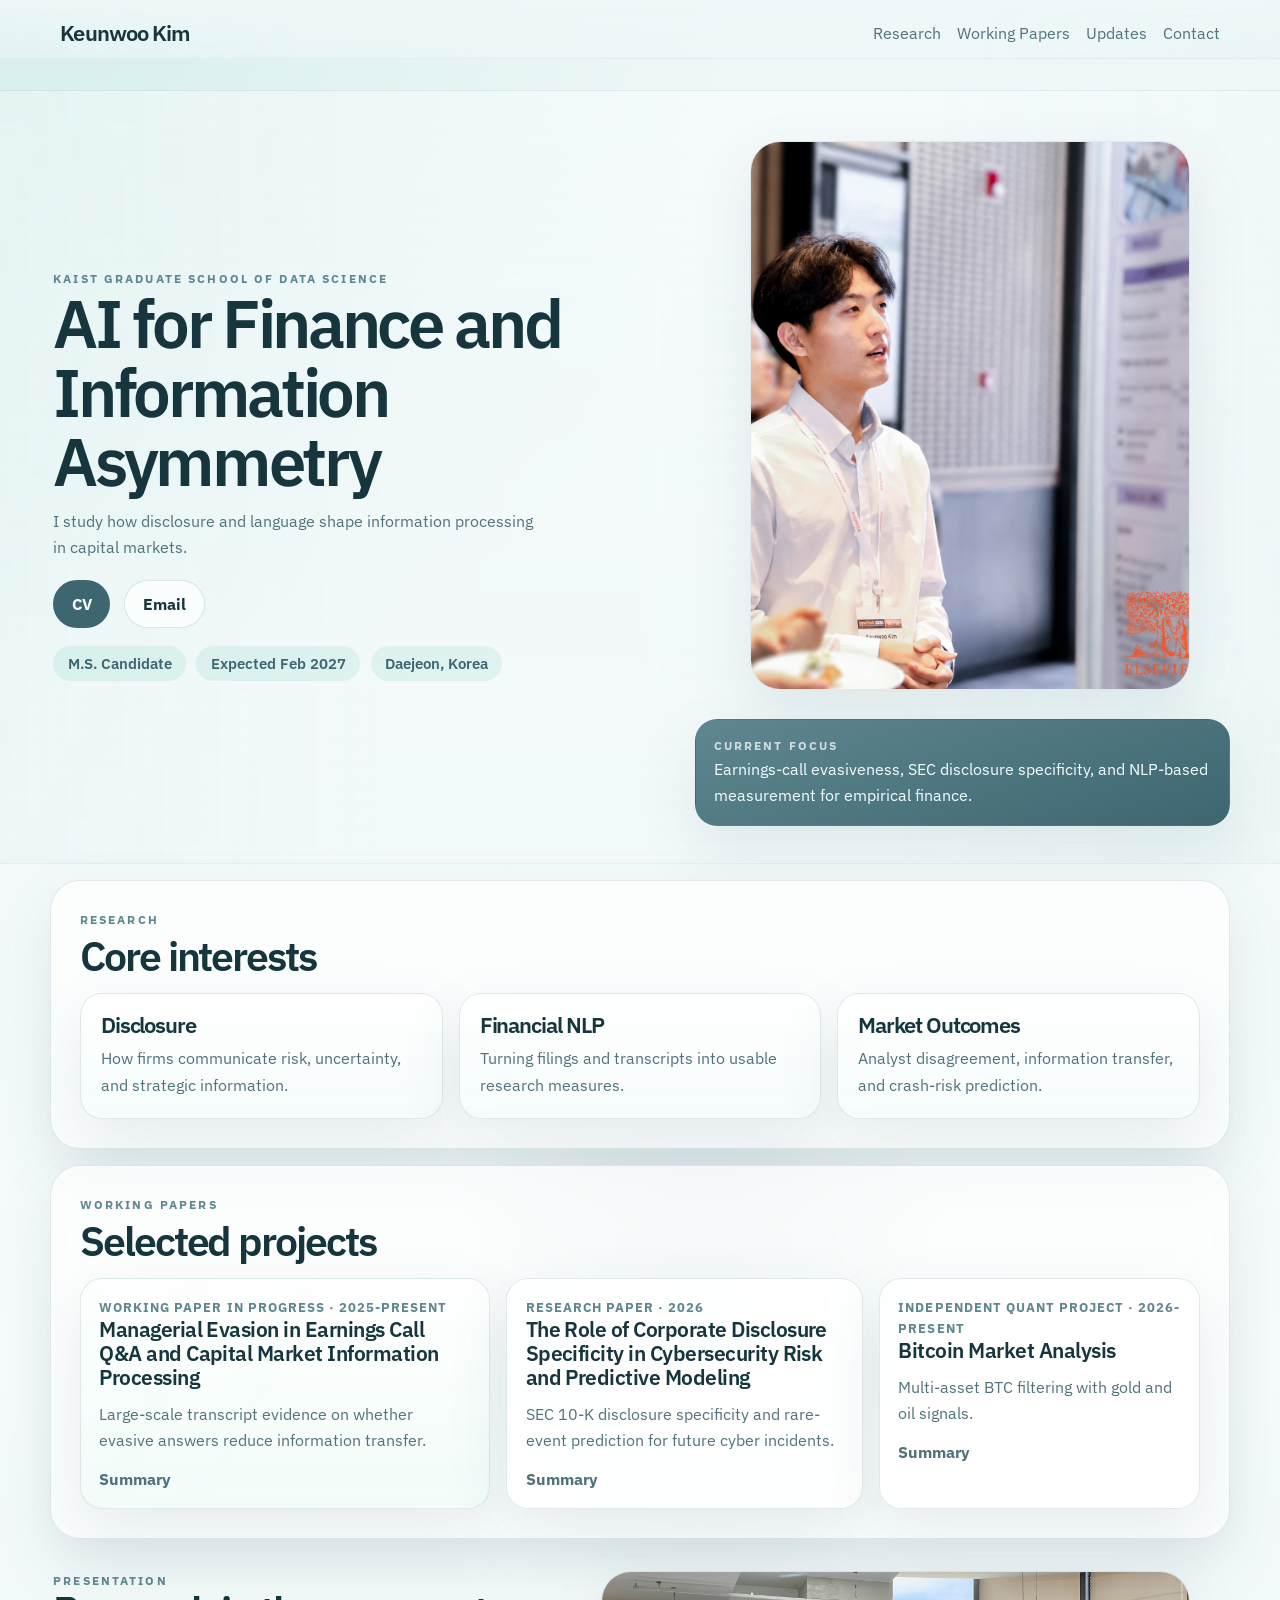
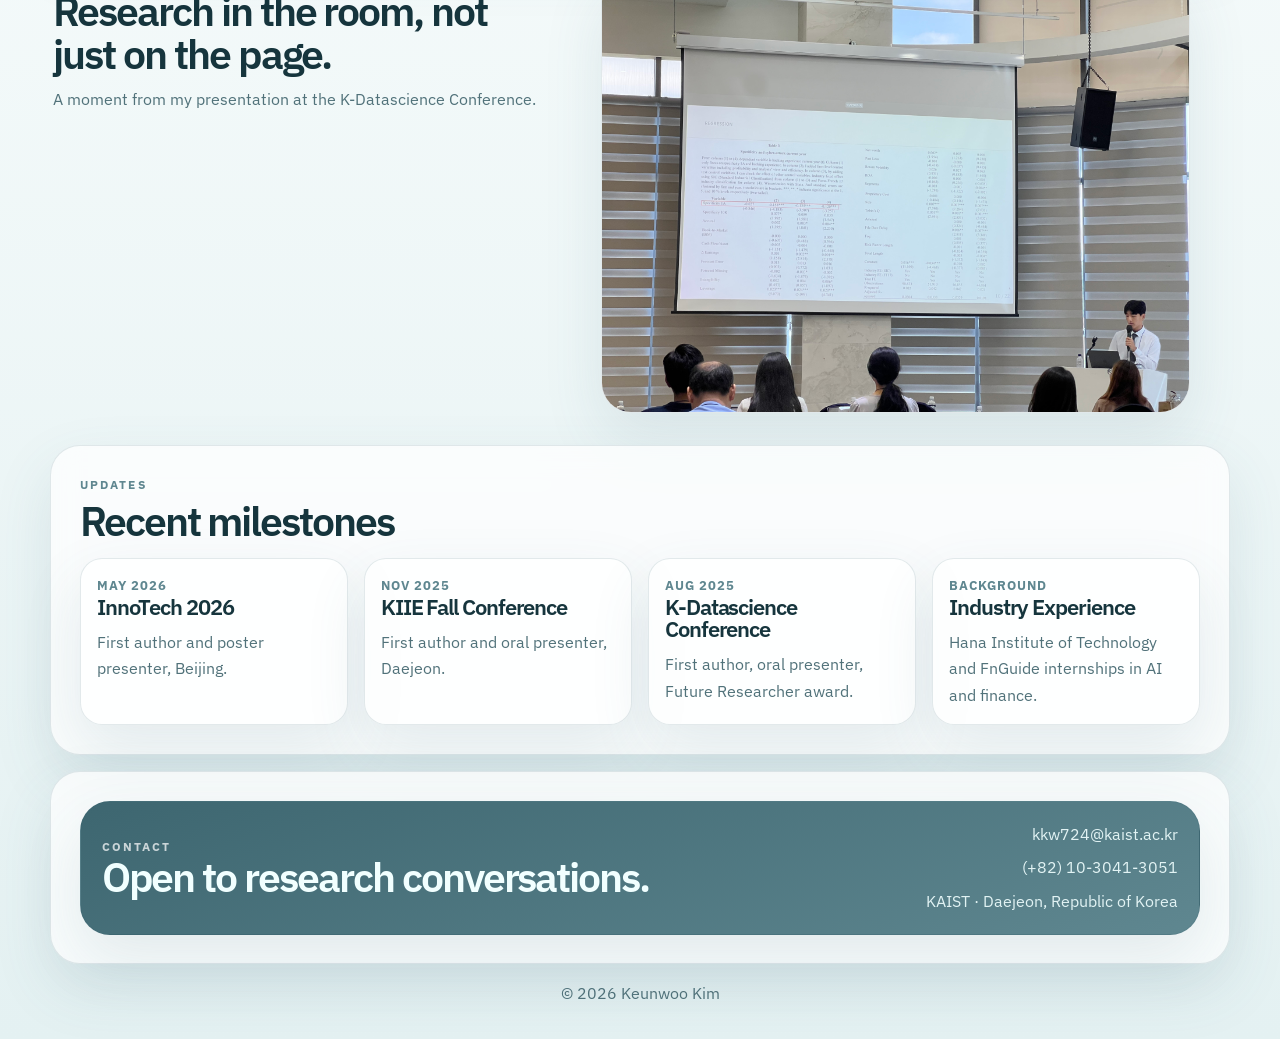
==== index.html @ 13138043 "Set up GitHub Pages site" ====
<!DOCTYPE html>
<html lang="en">
  <head>
    <meta charset="UTF-8" />
    <meta name="viewport" content="width=device-width, initial-scale=1.0" />
    <title>Keunwoo Kim | Academic Homepage</title>
    <meta
      name="description"
      content="Academic homepage for Keunwoo Kim, featuring research interests, working papers, presentations, and CV."
    />
    <link rel="preconnect" href="https://fonts.googleapis.com" />
    <link rel="preconnect" href="https://fonts.gstatic.com" crossorigin />
    <link
      href="https://fonts.googleapis.com/css2?family=IBM+Plex+Sans:wght@400;500;600;700&display=swap"
      rel="stylesheet"
    />
    <link rel="stylesheet" href="styles.css" />
  </head>
  <body>
    <div class="site-bg"></div>
    <div class="page-shell">
      <header class="site-header">
        <a class="brand" href="#top">Keunwoo Kim</a>
        <nav class="site-nav" aria-label="Primary">
          <a href="#research">Research</a>
          <a href="#papers">Working Papers</a>
          <a href="#updates">Updates</a>
          <a href="#contact">Contact</a>
        </nav>
      </header>
    </div>

    <main id="top">
      <section class="hero-band">
        <div class="page-shell">
          <section class="hero">
          <div class="hero-copy">
            <p class="eyebrow">KAIST Graduate School of Data Science</p>
            <h1>AI for Finance and Information Asymmetry</h1>
            <p class="hero-summary">
              I study how disclosure and language shape information processing in capital markets.
            </p>
            <div class="hero-actions">
              <a class="button button-primary" href="assets/keunwoo-kim-cv.pdf">CV</a>
              <a class="button button-secondary" href="mailto:kkw724@kaist.ac.kr">Email</a>
            </div>
            <ul class="hero-pills" aria-label="Profile summary">
              <li>M.S. Candidate</li>
              <li>Expected Feb 2027</li>
              <li>Daejeon, Korea</li>
            </ul>
          </div>

          <div class="hero-media">
            <figure class="portrait-card">
              <img
                src="assets/profile-conference.jpg"
                alt="Keunwoo Kim at a conference poster session."
              />
            </figure>
            <aside class="focus-card">
              <p class="eyebrow eyebrow-soft">Current Focus</p>
              <p>
                Earnings-call evasiveness, SEC disclosure specificity, and NLP-based
                measurement for empirical finance.
              </p>
            </aside>
          </div>
          </section>
        </div>
      </section>

      <div class="page-shell">
        <section id="research" class="section-block">
          <div class="section-heading">
            <p class="eyebrow">Research</p>
            <h2>Core interests</h2>
          </div>
          <div class="topic-grid">
            <article class="topic-card">
              <h3>Disclosure</h3>
              <p>How firms communicate risk, uncertainty, and strategic information.</p>
            </article>
            <article class="topic-card">
              <h3>Financial NLP</h3>
              <p>Turning filings and transcripts into usable research measures.</p>
            </article>
            <article class="topic-card">
              <h3>Market Outcomes</h3>
              <p>Analyst disagreement, information transfer, and crash-risk prediction.</p>
            </article>
          </div>
        </section>

        <section id="papers" class="section-block paper-section">
          <div class="section-heading">
            <p class="eyebrow">Working Papers</p>
            <h2>Selected projects</h2>
          </div>
          <div class="paper-grid">
            <article class="paper-card paper-card-featured">
              <p class="paper-kicker">Working Paper in Progress · 2025-Present</p>
              <h3>Managerial Evasion in Earnings Call Q&amp;A and Capital Market Information Processing</h3>
              <p>Large-scale transcript evidence on whether evasive answers reduce information transfer.</p>
              <a class="text-link" href="papers/managerial-evasion.html">Summary</a>
            </article>

            <article class="paper-card">
              <p class="paper-kicker">Research Paper · 2026</p>
              <h3>The Role of Corporate Disclosure Specificity in Cybersecurity Risk and Predictive Modeling</h3>
              <p>SEC 10-K disclosure specificity and rare-event prediction for future cyber incidents.</p>
              <a class="text-link" href="papers/cybersecurity-disclosure.html">Summary</a>
            </article>

            <article class="paper-card">
              <p class="paper-kicker">Independent Quant Project · 2026-Present</p>
              <h3>Bitcoin Market Analysis</h3>
              <p>Multi-asset BTC filtering with gold and oil signals.</p>
              <a class="text-link" href="papers/bitcoin-market-analysis.html">Summary</a>
            </article>
          </div>
        </section>

        <section class="visual-band">
          <div class="visual-copy">
            <p class="eyebrow">Presentation</p>
            <h2>Research in the room, not just on the page.</h2>
            <p>
              A moment from my presentation at the K-Datascience Conference.
            </p>
          </div>
          <figure class="session-card">
            <img
              src="assets/poster-session.jpg"
              alt="Keunwoo Kim presenting at the K-Datascience Conference."
              loading="lazy"
            />
          </figure>
        </section>

        <section id="updates" class="section-block updates-section">
          <div class="section-heading">
            <p class="eyebrow">Updates</p>
            <h2>Recent milestones</h2>
          </div>
          <div class="updates-grid">
            <article class="update-card">
              <p class="update-date">May 2026</p>
              <h3>InnoTech 2026</h3>
              <p>First author and poster presenter, Beijing.</p>
            </article>
            <article class="update-card">
              <p class="update-date">Nov 2025</p>
              <h3>KIIE Fall Conference</h3>
              <p>First author and oral presenter, Daejeon.</p>
            </article>
            <article class="update-card">
              <p class="update-date">Aug 2025</p>
              <h3>K-Datascience Conference</h3>
              <p>First author, oral presenter, Future Researcher award.</p>
            </article>
            <article class="update-card compact-card">
              <p class="update-date">Background</p>
              <h3>Industry Experience</h3>
              <p>Hana Institute of Technology and FnGuide internships in AI and finance.</p>
            </article>
          </div>
        </section>

        <section id="contact" class="section-block contact-section">
          <div class="contact-card">
            <div>
              <p class="eyebrow eyebrow-soft">Contact</p>
              <h2>Open to research conversations.</h2>
            </div>
            <div class="contact-meta">
              <p><a href="mailto:kkw724@kaist.ac.kr">kkw724@kaist.ac.kr</a></p>
              <p><a href="tel:+821030413051">(+82) 10-3041-3051</a></p>
              <p>KAIST · Daejeon, Republic of Korea</p>
            </div>
          </div>
        </section>
      </div>
    </main>

    <footer class="site-footer">
      <p>© <span id="year"></span> Keunwoo Kim</p>
    </footer>

    <script src="site.js"></script>
  </body>
</html>
---- styles.css ----
:root {
  --bg-60: #eef7f8;
  --bg-60-strong: #e4f1f2;
  --main-30: #5f8790;
  --main-30-deep: #3d6670;
  --accent-10: #8ed4c8;
  --accent-10-deep: #66bbae;
  --surface: rgba(255, 255, 255, 0.72);
  --surface-strong: rgba(255, 255, 255, 0.88);
  --ink: #16353d;
  --muted: #51727a;
  --line: rgba(61, 102, 112, 0.14);
  --shadow: 0 24px 60px rgba(64, 111, 121, 0.12);
  --radius: 30px;
  --radius-small: 22px;
  --max-width: 1180px;
  --font-body: "IBM Plex Sans", sans-serif;
  --font-heading: "IBM Plex Sans", sans-serif;
}

* {
  box-sizing: border-box;
}

html {
  scroll-behavior: smooth;
}

body {
  min-height: 100vh;
  margin: 0;
  color: var(--ink);
  font-family: var(--font-body);
  background:
    radial-gradient(circle at top left, rgba(142, 212, 200, 0.25), transparent 25%),
    radial-gradient(circle at 55% 50%, rgba(95, 135, 144, 0.2), transparent 18%),
    linear-gradient(180deg, var(--bg-60) 0%, #f6fbfb 52%, var(--bg-60-strong) 100%);
}

.site-bg {
  position: fixed;
  inset: 0;
  pointer-events: none;
  background:
    linear-gradient(rgba(255, 255, 255, 0.24) 1px, transparent 1px),
    linear-gradient(90deg, rgba(255, 255, 255, 0.24) 1px, transparent 1px);
  background-size: 42px 42px;
  -webkit-mask-image: linear-gradient(180deg, rgba(0, 0, 0, 0.38), transparent 92%);
  mask-image: linear-gradient(180deg, rgba(0, 0, 0, 0.38), transparent 92%);
  z-index: -1;
}

a {
  color: inherit;
  text-decoration: none;
}

a:focus-visible,
button:focus-visible {
  outline: 3px solid rgba(102, 187, 174, 0.55);
  outline-offset: 4px;
}

img {
  display: block;
  max-width: 100%;
}

p {
  margin: 0;
  line-height: 1.65;
}

h1,
h2,
h3 {
  margin: 0;
  font-family: var(--font-heading);
  font-weight: 600;
  letter-spacing: -0.05em;
  line-height: 1.04;
}

h1 {
  font-size: clamp(2.5rem, 5.2vw, 4.4rem);
}

h2 {
  font-size: clamp(1.8rem, 3.2vw, 2.8rem);
}

h3 {
  font-size: clamp(1.1rem, 1.7vw, 1.45rem);
}

.page-shell {
  width: min(calc(100% - 2rem), var(--max-width));
  margin: 0 auto;
}

.hero-band {
  margin-top: 0.7rem;
  padding: 1rem 0 1.2rem;
  background:
    linear-gradient(180deg, rgba(255, 255, 255, 0.42), rgba(241, 249, 250, 0.18)),
    linear-gradient(90deg, rgba(142, 212, 200, 0.08), transparent 30%, transparent 70%, rgba(142, 212, 200, 0.08));
  border-top: 1px solid rgba(61, 102, 112, 0.08);
  border-bottom: 1px solid rgba(61, 102, 112, 0.08);
}

.site-header {
  position: fixed;
  top: 0;
  left: 50%;
  transform: translateX(-50%);
  width: min(calc(100% - 2rem), var(--max-width));
  z-index: 20;
  display: flex;
  align-items: center;
  justify-content: space-between;
  gap: 1rem;
  padding: 1.15rem 0.65rem 0.7rem;
  background: transparent;
  -webkit-backdrop-filter: blur(14px);
  backdrop-filter: blur(14px);
  isolation: isolate;
}

.site-header::before {
  content: "";
  position: absolute;
  top: 0;
  bottom: 0;
  left: 50%;
  width: 100vw;
  transform: translateX(-50%);
  background:
    linear-gradient(180deg, rgba(238, 247, 248, 0.94), rgba(238, 247, 248, 0.62)),
    linear-gradient(90deg, rgba(142, 212, 200, 0.14), transparent 24%, transparent 76%, rgba(142, 212, 200, 0.14));
  border-bottom: 1px solid rgba(61, 102, 112, 0.08);
  z-index: -1;
}

main {
  padding-top: 4.9rem;
}

.brand {
  font-family: var(--font-heading);
  font-size: 1.4rem;
  font-weight: 600;
  letter-spacing: -0.04em;
}

.preview-chip {
  display: inline-flex;
  margin-bottom: 1.2rem;
  padding: 0.45rem 0.8rem;
  border-radius: 999px;
  background: rgba(142, 212, 200, 0.16);
  color: var(--main-30-deep);
  font-size: 0.85rem;
  font-weight: 700;
}

.site-nav {
  display: flex;
  flex-wrap: wrap;
  gap: 1rem;
}

.site-nav a,
.text-link {
  color: var(--muted);
  transition: color 180ms ease;
}

.site-nav a:hover,
.text-link:hover {
  color: var(--main-30-deep);
}

.contact-meta a:hover {
  color: #ffffff;
}

.hero {
  display: grid;
  grid-template-columns: minmax(0, 1.08fr) minmax(320px, 0.92fr);
  gap: 1.05rem;
  padding: 1.15rem 0;
  align-items: center;
  margin: 0;
}

.hero-copy,
.section-block,
.portrait-card,
.focus-card,
.paper-card,
.update-card,
.contact-card,
.session-card,
.topic-card {
  border: 1px solid var(--line);
  box-shadow: var(--shadow);
}

.hero-copy,
.section-block,
.contact-card {
  background: var(--surface);
  -webkit-backdrop-filter: blur(14px);
  backdrop-filter: blur(14px);
}

.hero-copy {
  border: 0;
  box-shadow: none;
  background: transparent;
  padding: clamp(0.2rem, 0.8vw, 0.65rem) 0.2rem;
}

.eyebrow {
  font-size: 0.74rem;
  font-weight: 700;
  letter-spacing: 0.18em;
  text-transform: uppercase;
  color: var(--main-30);
}

.eyebrow-soft {
  color: rgba(255, 255, 255, 0.72);
}

.hero-summary {
  max-width: 31rem;
  margin-top: 0.8rem;
  font-size: 0.98rem;
  color: var(--muted);
}

.hero-actions {
  display: flex;
  flex-wrap: wrap;
  gap: 0.85rem;
  margin-top: 1.2rem;
}

.button {
  display: inline-flex;
  align-items: center;
  justify-content: center;
  min-height: 3rem;
  padding: 0.75rem 1.15rem;
  border-radius: 999px;
  font-weight: 700;
  cursor: pointer;
  transition:
    transform 180ms ease,
    background 180ms ease,
    border-color 180ms ease;
}

.button:hover {
  transform: translateY(-1px);
}

.button-primary {
  background: var(--main-30-deep);
  color: #f5ffff;
}

.button-primary:hover {
  background: #335861;
}

.button-secondary {
  background: rgba(255, 255, 255, 0.7);
  border: 1px solid rgba(61, 102, 112, 0.16);
}

.button-secondary:hover {
  border-color: rgba(102, 187, 174, 0.6);
}

.hero-pills {
  display: flex;
  flex-wrap: wrap;
  gap: 0.65rem;
  margin: 1.15rem 0 0;
  padding: 0;
  list-style: none;
}

.hero-pills li {
  padding: 0.5rem 0.9rem;
  border-radius: 999px;
  background: rgba(142, 212, 200, 0.2);
  color: var(--main-30-deep);
  font-size: 0.92rem;
  font-weight: 600;
}

.hero-media {
  display: grid;
  gap: 0.8rem;
}

.portrait-card {
  overflow: hidden;
  border-radius: var(--radius);
  background: var(--surface-strong);
  max-width: 440px;
  justify-self: end;
}

.portrait-card img {
  aspect-ratio: 4 / 5;
  object-fit: cover;
  object-position: 50% center;
}

.focus-card {
  border-radius: var(--radius-small);
  padding: 1rem 1.1rem;
  background: linear-gradient(160deg, var(--main-30) 0%, var(--main-30-deep) 100%);
  color: #f4ffff;
}

.section-block {
  margin: 1rem 0;
  padding: clamp(1.15rem, 2.5vw, 1.8rem);
  border-radius: var(--radius);
}

.section-heading {
  display: grid;
  gap: 0.35rem;
  margin-bottom: 0.95rem;
}

.topic-grid,
.paper-grid,
.updates-grid {
  display: grid;
  gap: 1rem;
}

.topic-grid {
  grid-template-columns: repeat(3, minmax(0, 1fr));
}

.topic-card {
  padding: 1.25rem;
  border-radius: var(--radius-small);
  background: linear-gradient(180deg, rgba(255, 255, 255, 0.86), rgba(245, 251, 251, 0.88));
}

.topic-card p {
  margin-top: 0.55rem;
  color: var(--muted);
}

.paper-grid {
  grid-template-columns: 1.15fr 1fr 0.9fr;
  align-items: stretch;
}

.paper-card {
  border-radius: var(--radius-small);
  padding: 1.15rem;
  background: rgba(255, 255, 255, 0.8);
}

.paper-card h3 {
  font-size: clamp(1.08rem, 1.62vw, 1.34rem);
  line-height: 1.16;
  letter-spacing: -0.025em;
}

.paper-card-featured {
  background:
    linear-gradient(180deg, rgba(255, 255, 255, 0.94), rgba(241, 252, 249, 0.92)),
    linear-gradient(120deg, rgba(142, 212, 200, 0.18), transparent 55%);
}

.paper-kicker,
.update-date {
  font-size: 0.8rem;
  font-weight: 700;
  letter-spacing: 0.08em;
  text-transform: uppercase;
  color: var(--main-30);
}

.paper-card p:last-of-type,
.update-card p:last-of-type {
  margin-top: 0.65rem;
  color: var(--muted);
}

.text-link {
  display: inline-block;
  margin-top: 1rem;
  font-weight: 700;
}

.visual-band {
  display: grid;
  grid-template-columns: 0.85fr 1.15fr;
  gap: 1rem;
  margin: 1rem 0;
}

.visual-copy {
  padding: 1rem 0.2rem 0.6rem;
}

.visual-copy p:last-child {
  margin-top: 0.7rem;
  color: var(--muted);
}

.session-card {
  overflow: hidden;
  border-radius: var(--radius);
  background: var(--surface-strong);
}

.session-card img {
  width: 100%;
  height: 100%;
  min-height: 320px;
  object-fit: cover;
  object-position: 72% 56%;
}

.updates-grid {
  grid-template-columns: repeat(4, minmax(0, 1fr));
}

.update-card {
  border-radius: var(--radius-small);
  padding: 1rem;
  background: rgba(255, 255, 255, 0.74);
}

.contact-card {
  display: flex;
  align-items: center;
  justify-content: space-between;
  gap: 1.2rem;
  padding: 1.2rem 1.3rem;
  border-radius: var(--radius);
  background: linear-gradient(160deg, var(--main-30-deep) 0%, var(--main-30) 100%);
  color: #f1ffff;
}

.contact-meta {
  display: grid;
  gap: 0.45rem;
  text-align: right;
}

.contact-meta a,
.contact-meta p {
  color: rgba(241, 255, 255, 0.9);
}

.site-footer {
  padding: 0 1rem 2rem;
  text-align: center;
  color: var(--muted);
}

.paper-page .page-shell {
  width: min(calc(100% - 2rem), 940px);
}

.paper-page .hero {
  grid-template-columns: 1fr;
  padding-top: 3rem;
}

.paper-page .hero-copy {
  padding: clamp(1.3rem, 3vw, 2.2rem);
  border: 1px solid var(--line);
  border-radius: var(--radius);
  box-shadow: var(--shadow);
  background:
    linear-gradient(180deg, rgba(255, 255, 255, 0.95), rgba(242, 251, 251, 0.88)),
    linear-gradient(120deg, rgba(142, 212, 200, 0.14), transparent 60%);
  -webkit-backdrop-filter: blur(14px);
  backdrop-filter: blur(14px);
}

.paper-page h1 {
  font-size: clamp(2.4rem, 5vw, 4.5rem);
}

.detail-grid {
  display: grid;
  grid-template-columns: repeat(2, minmax(0, 1fr));
  gap: 1rem;
}

.detail-card {
  padding: 1.25rem;
  border: 1px solid var(--line);
  border-radius: var(--radius-small);
  background: rgba(255, 255, 255, 0.78);
  box-shadow: var(--shadow);
}

.detail-card p + p {
  margin-top: 0.7rem;
}

@media (max-width: 960px) {
  .hero,
  .topic-grid,
  .paper-grid,
  .visual-band,
  .updates-grid,
  .detail-grid {
    grid-template-columns: 1fr;
  }

  .portrait-card {
    justify-self: start;
    width: 100%;
    max-width: 520px;
  }

  .contact-card {
    flex-direction: column;
    align-items: flex-start;
  }

  .contact-meta {
    text-align: left;
  }
}

@media (max-width: 720px) {
  .page-shell {
    width: min(calc(100% - 1rem), var(--max-width));
  }

  .site-header {
    flex-direction: column;
    align-items: flex-start;
  }

  .hero {
    padding: 0.7rem 0;
  }

  .hero-copy,
  .section-block,
  .contact-card {
    padding: 1.25rem;
  }
}
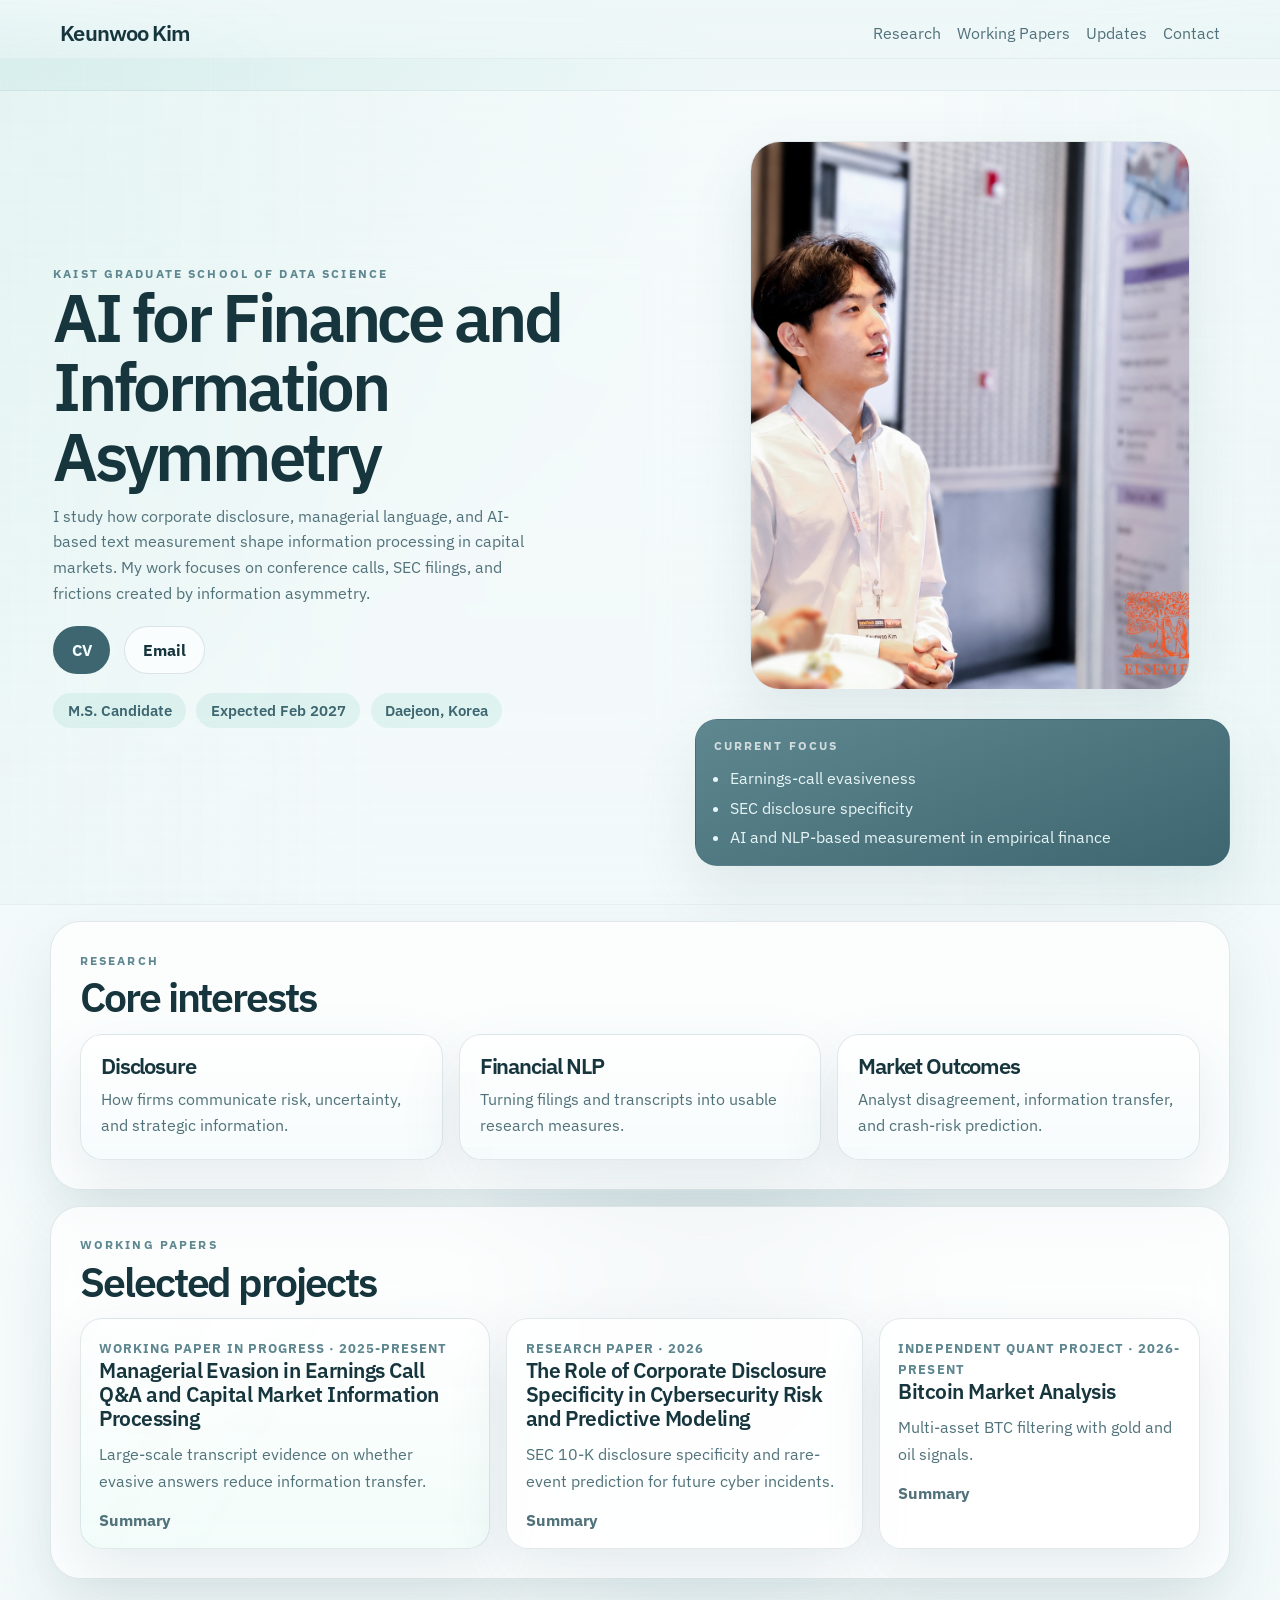
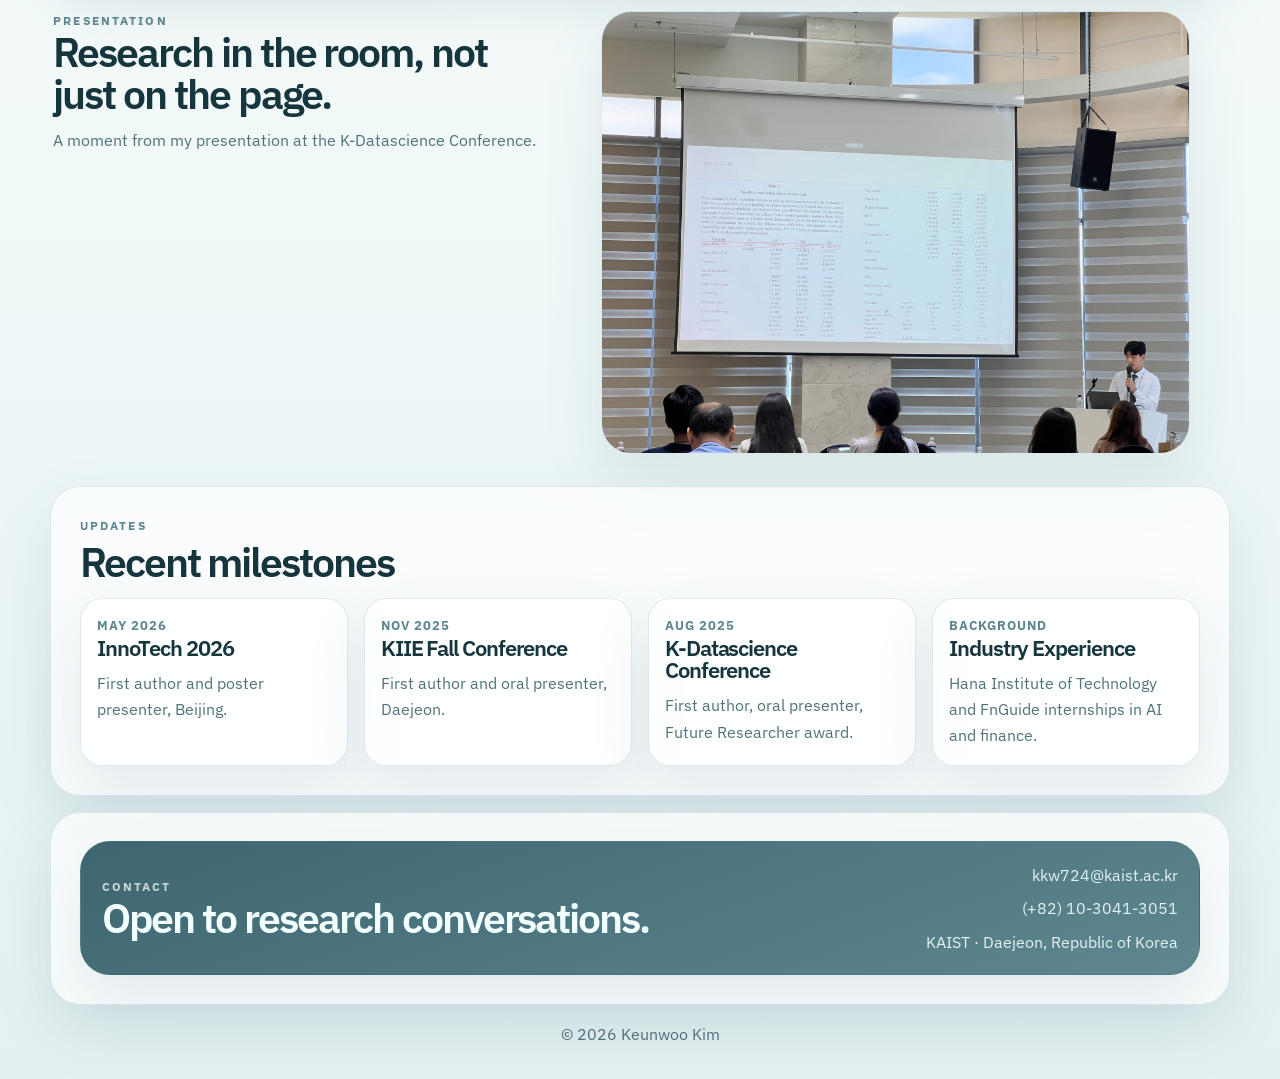
==== commit 8831a582: "Set up GitHub Pages site" ====
--- a/index.html
+++ b/index.html
@@ -38,7 +38,10 @@
             <p class="eyebrow">KAIST Graduate School of Data Science</p>
             <h1>AI for Finance and Information Asymmetry</h1>
             <p class="hero-summary">
-              I study how disclosure and language shape information processing in capital markets.
+              I study how corporate disclosure, managerial language, and AI-based text
+              measurement shape information processing in capital markets. My work
+              focuses on conference calls, SEC filings, and frictions created by
+              information asymmetry.
             </p>
             <div class="hero-actions">
               <a class="button button-primary" href="assets/keunwoo-kim-cv.pdf">CV</a>
@@ -60,10 +63,11 @@
             </figure>
             <aside class="focus-card">
               <p class="eyebrow eyebrow-soft">Current Focus</p>
-              <p>
-                Earnings-call evasiveness, SEC disclosure specificity, and NLP-based
-                measurement for empirical finance.
-              </p>
+              <ul class="focus-list">
+                <li>Earnings-call evasiveness</li>
+                <li>SEC disclosure specificity</li>
+                <li>AI and NLP-based measurement in empirical finance</li>
+              </ul>
             </aside>
           </div>
           </section>
--- a/styles.css
+++ b/styles.css
@@ -328,6 +328,18 @@
   color: #f4ffff;
 }
 
+.focus-list {
+  margin: 0.7rem 0 0;
+  padding-left: 1.05rem;
+  display: grid;
+  gap: 0.4rem;
+  color: rgba(244, 255, 255, 0.92);
+}
+
+.focus-list li {
+  line-height: 1.45;
+}
+
 .section-block {
   margin: 1rem 0;
   padding: clamp(1.15rem, 2.5vw, 1.8rem);
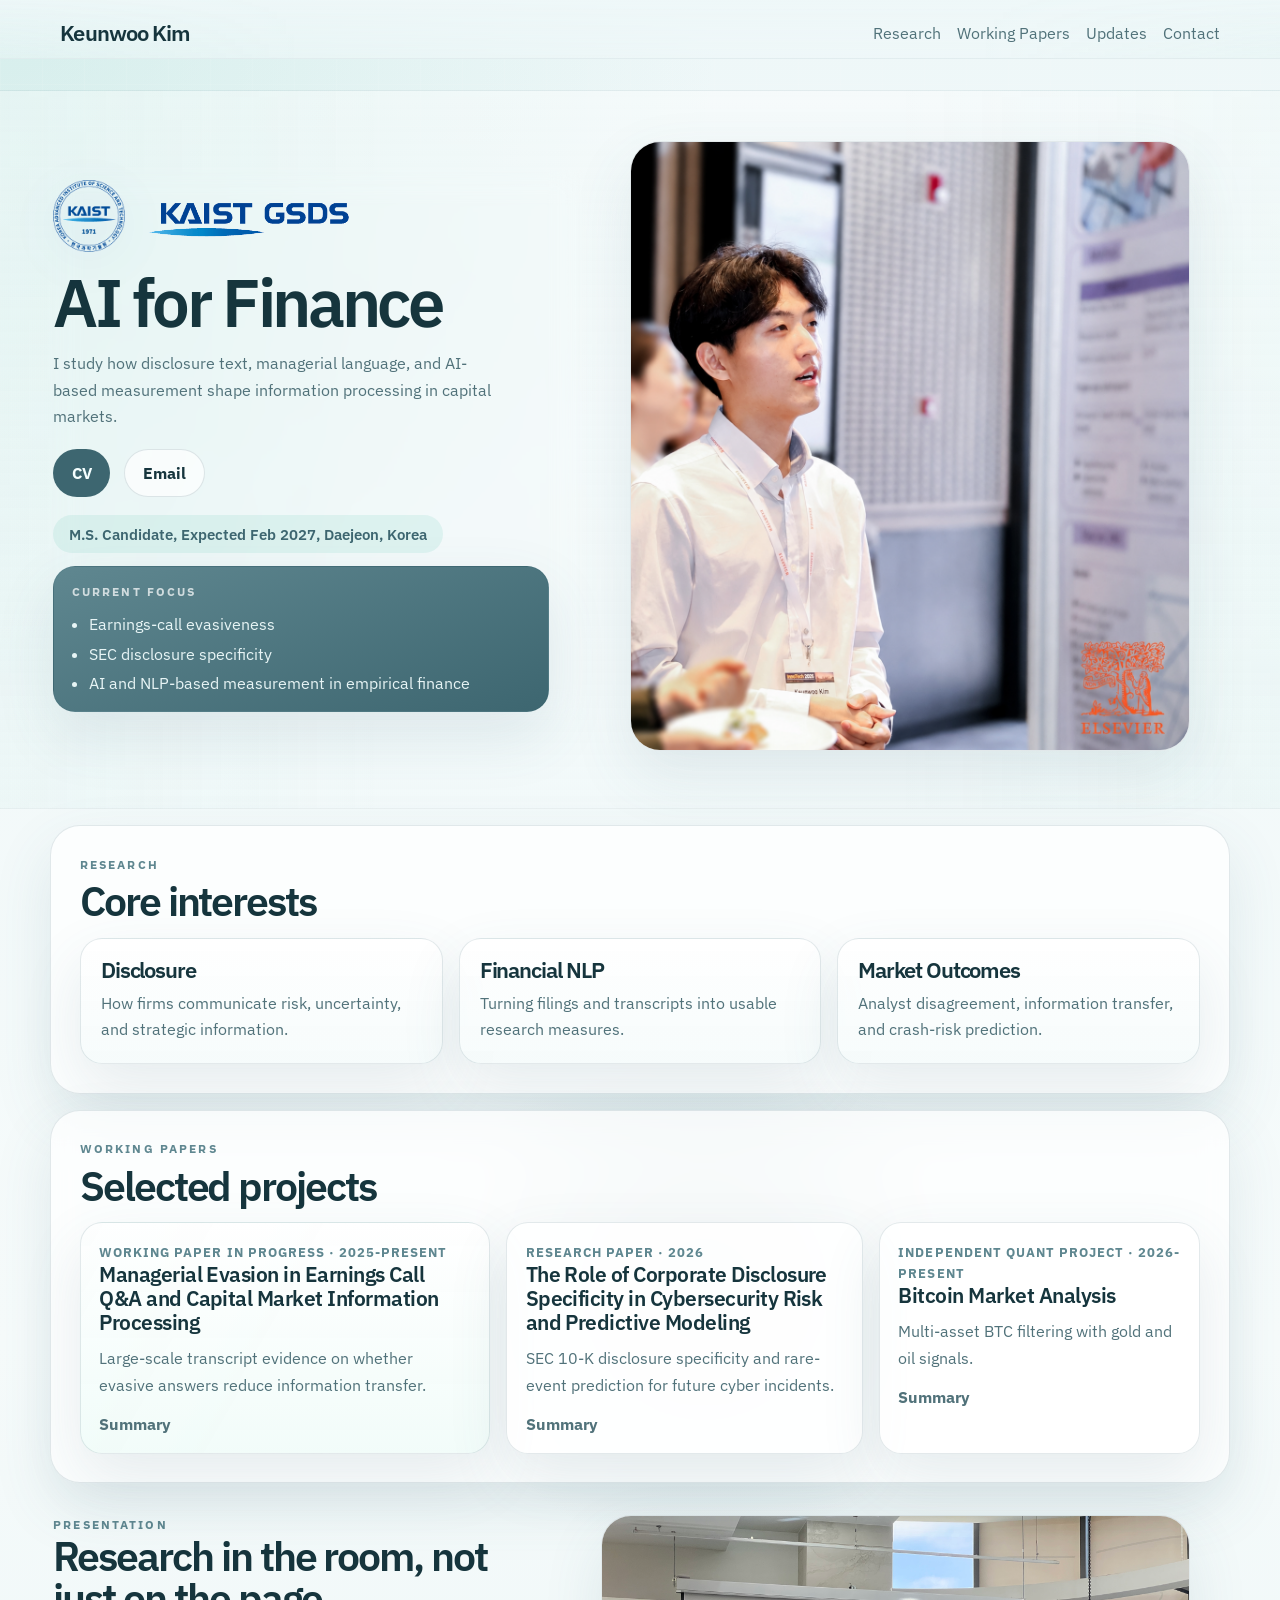
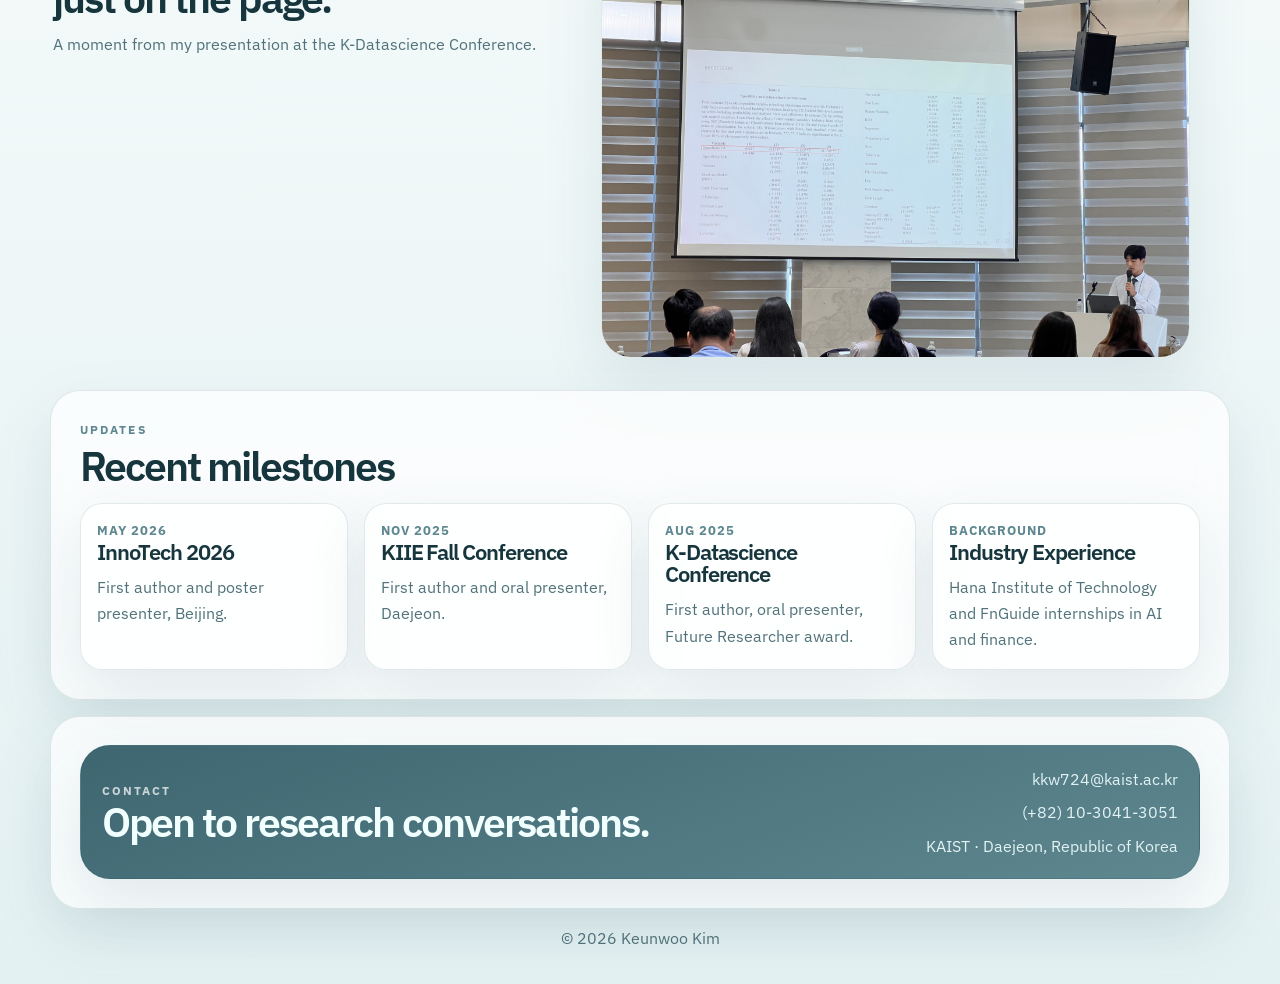
==== commit a236bd8b: "Set up GitHub Pages site" ====
--- a/index.html
+++ b/index.html
@@ -34,33 +34,31 @@
       <section class="hero-band">
         <div class="page-shell">
           <section class="hero">
-          <div class="hero-copy">
-            <p class="eyebrow">KAIST Graduate School of Data Science</p>
-            <h1>AI for Finance and Information Asymmetry</h1>
+            <div class="hero-copy">
+            <div class="hero-lockup" aria-label="KAIST affiliation">
+              <img
+                class="kaist-emblem"
+                src="assets/kaist-emblem.gif"
+                alt="KAIST emblem."
+              />
+              <img
+                class="gsds-logo"
+                src="assets/gsds-logo.png"
+                alt="KAIST GSDS logo."
+              />
+            </div>
+            <h1>AI for Finance</h1>
             <p class="hero-summary">
-              I study how corporate disclosure, managerial language, and AI-based text
-              measurement shape information processing in capital markets. My work
-              focuses on conference calls, SEC filings, and frictions created by
-              information asymmetry.
+              I study how disclosure text, managerial language, and AI-based
+              measurement shape information processing in capital markets.
             </p>
             <div class="hero-actions">
               <a class="button button-primary" href="assets/keunwoo-kim-cv.pdf">CV</a>
               <a class="button button-secondary" href="mailto:kkw724@kaist.ac.kr">Email</a>
             </div>
             <ul class="hero-pills" aria-label="Profile summary">
-              <li>M.S. Candidate</li>
-              <li>Expected Feb 2027</li>
-              <li>Daejeon, Korea</li>
+              <li>M.S. Candidate, Expected Feb 2027, Daejeon, Korea</li>
             </ul>
-          </div>
-
-          <div class="hero-media">
-            <figure class="portrait-card">
-              <img
-                src="assets/profile-conference.jpg"
-                alt="Keunwoo Kim at a conference poster session."
-              />
-            </figure>
             <aside class="focus-card">
               <p class="eyebrow eyebrow-soft">Current Focus</p>
               <ul class="focus-list">
@@ -70,6 +68,15 @@
               </ul>
             </aside>
           </div>
+
+          <div class="hero-media">
+            <figure class="portrait-card">
+              <img
+                src="assets/profile-conference.jpg"
+                alt="Keunwoo Kim at a conference poster session."
+              />
+            </figure>
+          </div>
           </section>
         </div>
       </section>
--- a/styles.css
+++ b/styles.css
@@ -186,9 +186,9 @@
 
 .hero {
   display: grid;
-  grid-template-columns: minmax(0, 1.08fr) minmax(320px, 0.92fr);
-  gap: 1.05rem;
-  padding: 1.15rem 0;
+  grid-template-columns: minmax(0, 0.92fr) minmax(380px, 1.08fr);
+  gap: 1.5rem;
+  padding: 1.15rem 0 1.35rem;
   align-items: center;
   margin: 0;
 }
@@ -219,6 +219,28 @@
   box-shadow: none;
   background: transparent;
   padding: clamp(0.2rem, 0.8vw, 0.65rem) 0.2rem;
+  max-width: 34rem;
+}
+
+.hero-lockup {
+  display: flex;
+  align-items: center;
+  flex-wrap: wrap;
+  gap: 1rem;
+  margin-bottom: 1rem;
+}
+
+.gsds-logo {
+  width: clamp(9.76rem, 19.2vw, 14.4rem);
+  height: auto;
+  object-fit: contain;
+}
+
+.kaist-emblem {
+  width: clamp(3.36rem, 5.6vw, 4.56rem);
+  aspect-ratio: 1;
+  object-fit: contain;
+  filter: drop-shadow(0 10px 24px rgba(15, 79, 168, 0.12));
 }
 
 .eyebrow {
@@ -234,9 +256,9 @@
 }
 
 .hero-summary {
-  max-width: 31rem;
+  max-width: 28rem;
   margin-top: 0.8rem;
-  font-size: 0.98rem;
+  font-size: 1rem;
   color: var(--muted);
 }
 
@@ -294,36 +316,39 @@
 }
 
 .hero-pills li {
-  padding: 0.5rem 0.9rem;
+  padding: 0.58rem 1rem;
   border-radius: 999px;
   background: rgba(142, 212, 200, 0.2);
   color: var(--main-30-deep);
-  font-size: 0.92rem;
+  font-size: 0.95rem;
   font-weight: 600;
 }
 
 .hero-media {
   display: grid;
-  gap: 0.8rem;
+  justify-items: end;
 }
 
 .portrait-card {
   overflow: hidden;
   border-radius: var(--radius);
   background: var(--surface-strong);
-  max-width: 440px;
+  width: min(100%, 560px);
   justify-self: end;
 }
 
 .portrait-card img {
-  aspect-ratio: 4 / 5;
+  width: 100%;
+  aspect-ratio: 5 / 5.45;
   object-fit: cover;
-  object-position: 50% center;
+  object-position: 50% 40%;
 }
 
 .focus-card {
+  margin-top: 0.8rem;
+  max-width: 31rem;
   border-radius: var(--radius-small);
-  padding: 1rem 1.1rem;
+  padding: 0.95rem 1.1rem;
   background: linear-gradient(160deg, var(--main-30) 0%, var(--main-30-deep) 100%);
   color: #f4ffff;
 }
@@ -542,7 +567,11 @@
   .portrait-card {
     justify-self: start;
     width: 100%;
-    max-width: 520px;
+    max-width: 560px;
+  }
+
+  .hero-media {
+    justify-items: start;
   }
 
   .contact-card {
@@ -574,4 +603,8 @@
   .contact-card {
     padding: 1.25rem;
   }
-}
+
+  .hero-lockup {
+    gap: 0.8rem;
+  }
+}
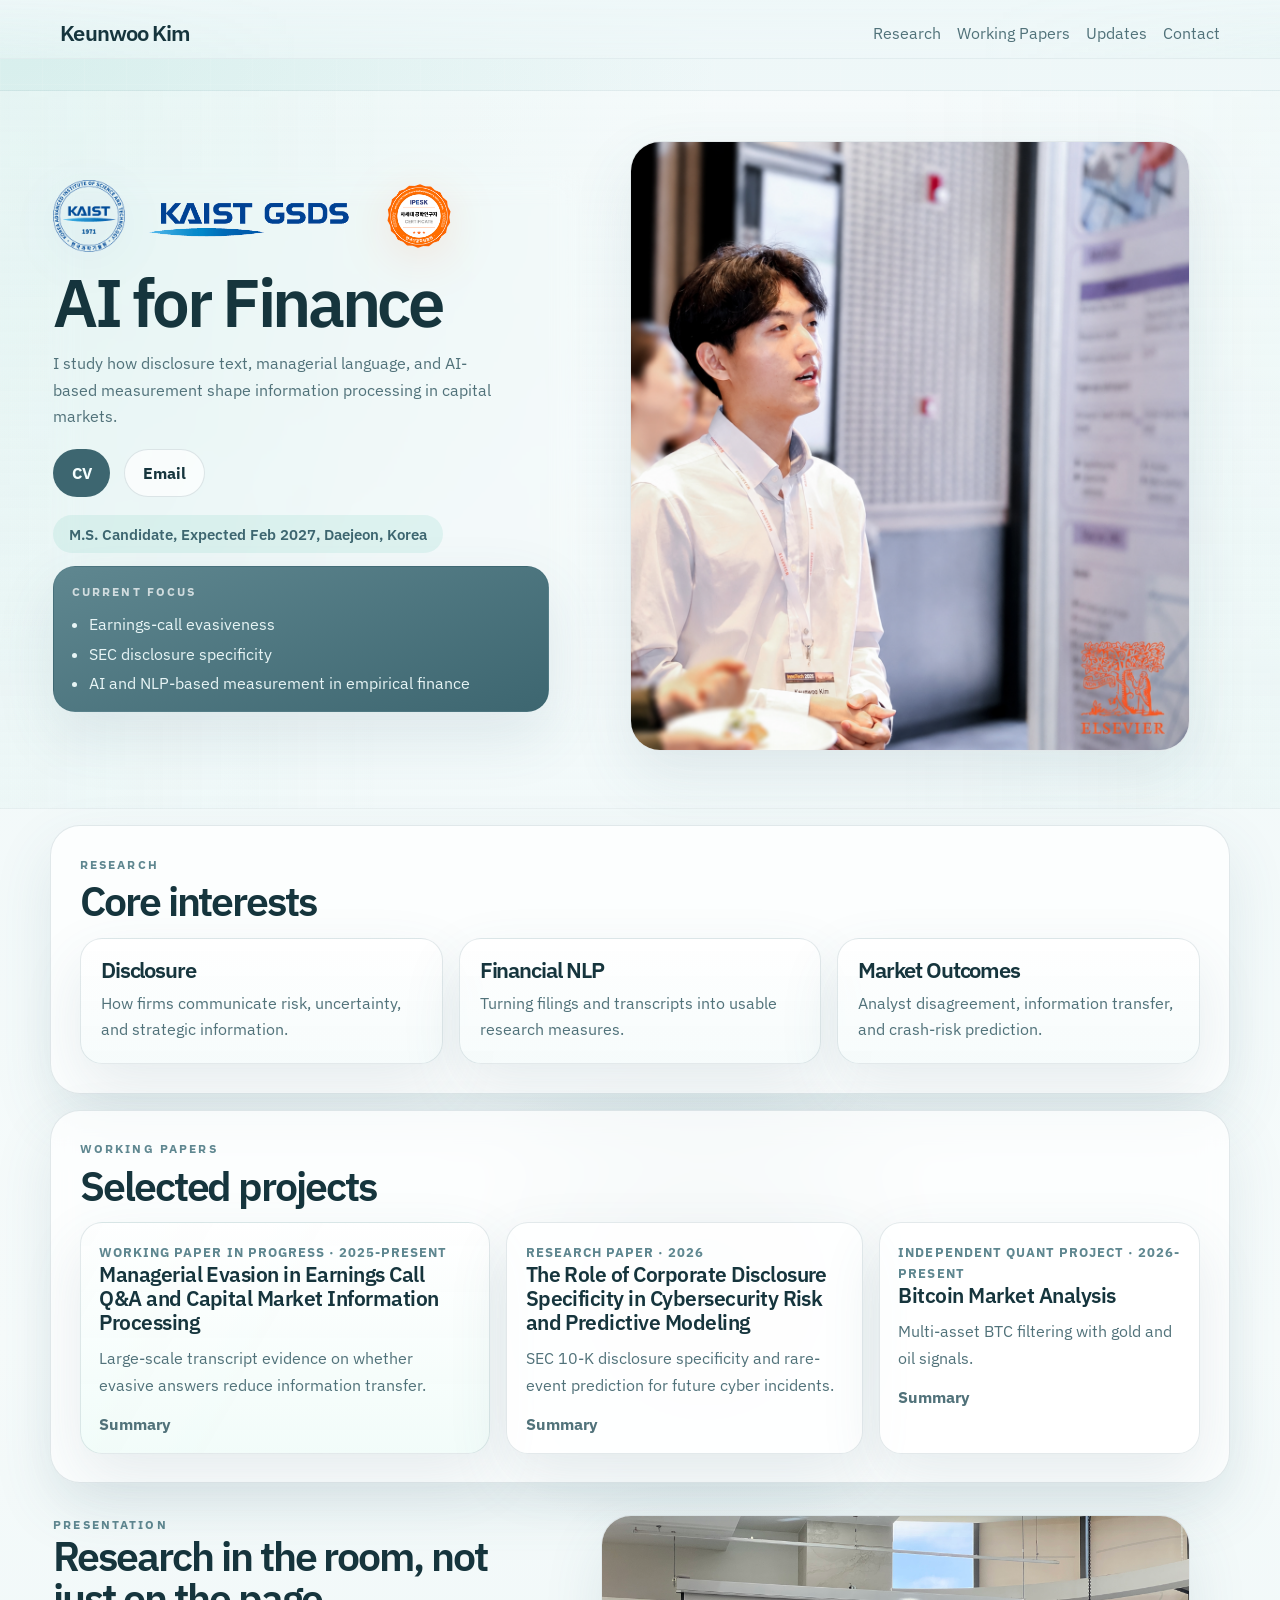
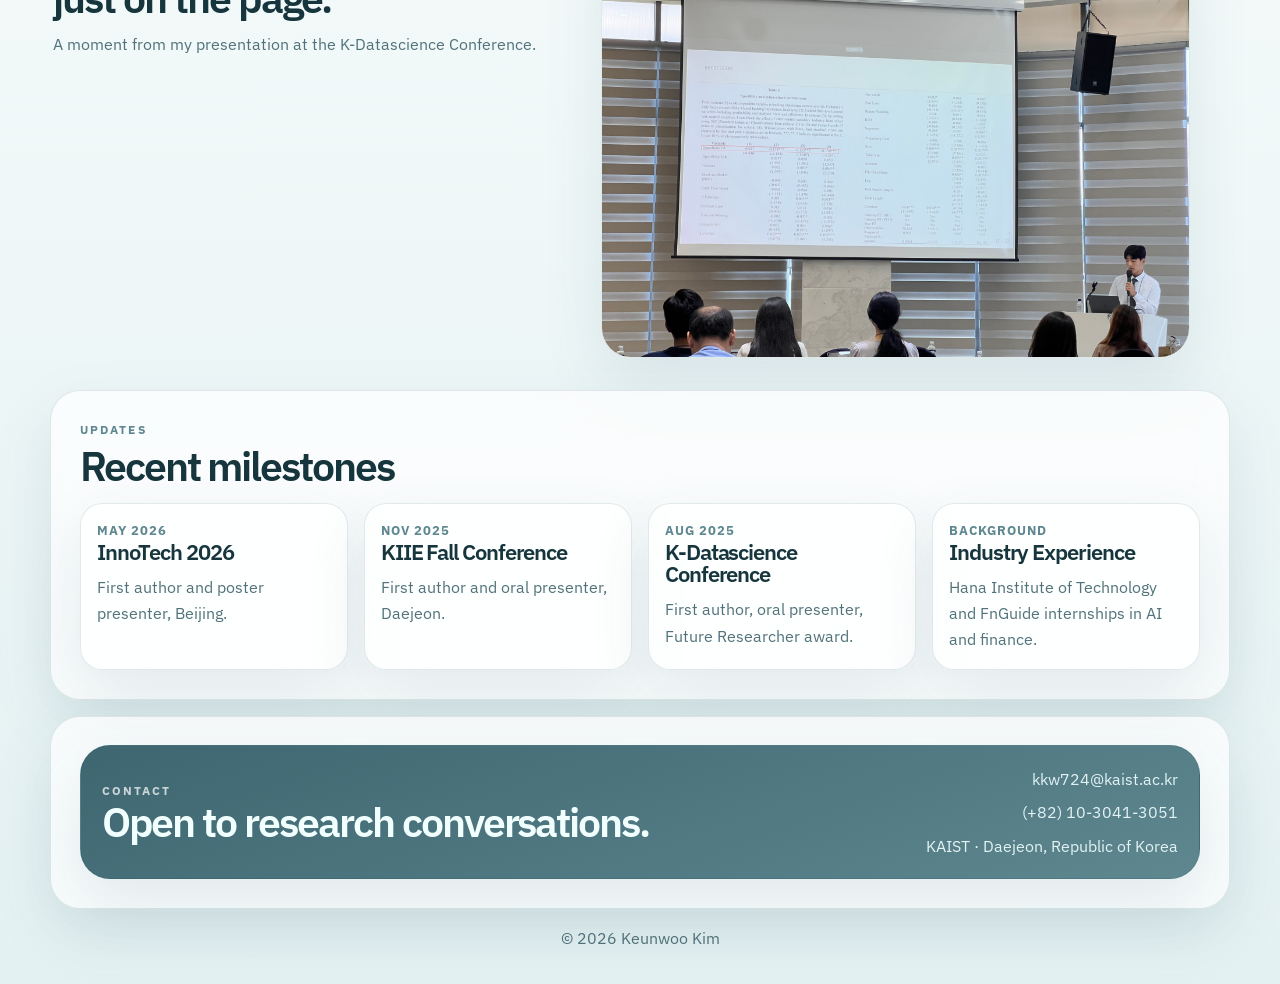
==== commit d47a9d10: "Add IPESK badge to hero logos" ====
--- a/index.html
+++ b/index.html
@@ -14,6 +14,15 @@
       href="https://fonts.googleapis.com/css2?family=IBM+Plex+Sans:wght@400;500;600;700&display=swap"
       rel="stylesheet"
     />
+    <script async src="https://www.googletagmanager.com/gtag/js?id=G-QJJ8ME7FNX"></script>
+    <script>
+      window.dataLayer = window.dataLayer || [];
+      function gtag() {
+        dataLayer.push(arguments);
+      }
+      gtag("js", new Date());
+      gtag("config", "G-QJJ8ME7FNX");
+    </script>
     <link rel="stylesheet" href="styles.css" />
   </head>
   <body>
@@ -46,6 +55,11 @@
                 src="assets/gsds-logo.png"
                 alt="KAIST GSDS logo."
               />
+              <img
+                class="ipesk-badge-logo"
+                src="assets/IPESK_image.png"
+                alt="IPESK Next-generation Engineering Researcher certificate badge."
+              />
             </div>
             <h1>AI for Finance</h1>
             <p class="hero-summary">
--- a/styles.css
+++ b/styles.css
@@ -243,6 +243,13 @@
   filter: drop-shadow(0 10px 24px rgba(15, 79, 168, 0.12));
 }
 
+.ipesk-badge-logo {
+  width: clamp(3.2rem, 5vw, 4.25rem);
+  aspect-ratio: 1;
+  object-fit: contain;
+  filter: drop-shadow(0 10px 24px rgba(255, 94, 20, 0.13));
+}
+
 .eyebrow {
   font-size: 0.74rem;
   font-weight: 700;
@@ -521,6 +528,8 @@
 }
 
 .paper-page .hero-copy {
+  width: 100%;
+  max-width: none;
   padding: clamp(1.3rem, 3vw, 2.2rem);
   border: 1px solid var(--line);
   border-radius: var(--radius);
@@ -582,6 +591,7 @@
   .contact-meta {
     text-align: left;
   }
+
 }
 
 @media (max-width: 720px) {
